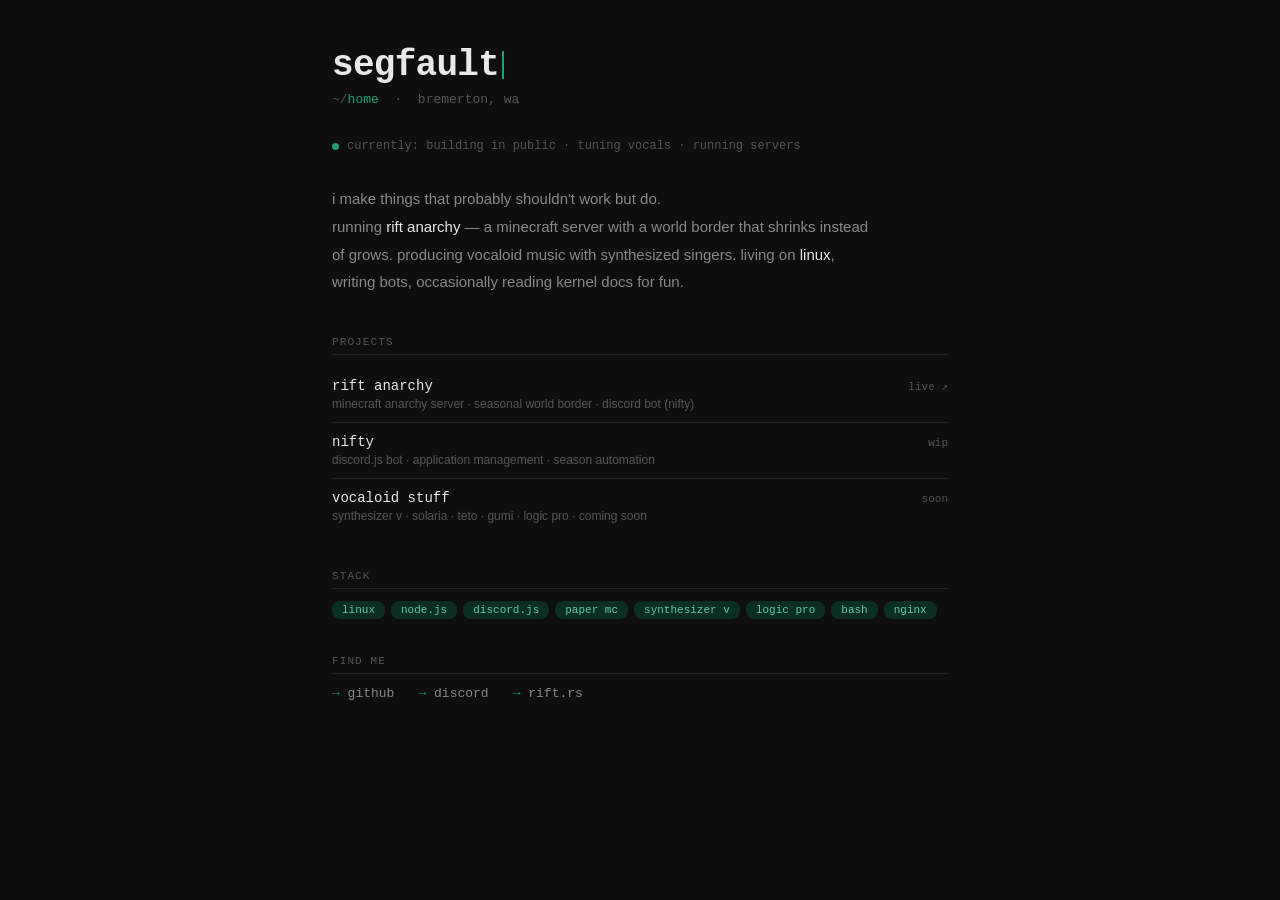
==== index.html @ 6eac6694 "Add files via upload" ====
<!DOCTYPE html>
<html lang="en">
<head>
  <meta charset="UTF-8" />
  <meta name="viewport" content="width=device-width, initial-scale=1.0" />
  <title>segfault</title>
  <style>
    *, *::before, *::after { box-sizing: border-box; margin: 0; padding: 0; }

    :root {
      --bg: #0e0e0e;
      --bg2: #161616;
      --border: rgba(255,255,255,0.08);
      --text: #e8e8e8;
      --muted: #888;
      --hint: #555;
      --green: #1D9E75;
      --green-bg: #0a2e22;
      --green-text: #5DCAA5;
      --radius: 8px;
    }

    html, body {
      background: var(--bg);
      color: var(--text);
      font-family: 'Courier New', Courier, monospace;
      min-height: 100vh;
    }

    .page {
      max-width: 680px;
      margin: 0 auto;
      padding: 3rem 2rem 5rem;
    }

    .sig { margin-bottom: 2rem; }
    .sig-name {
      font-size: 36px;
      font-weight: 600;
      color: var(--text);
      letter-spacing: -0.02em;
      line-height: 1;
    }
    .sig-handle {
      font-size: 13px;
      color: var(--hint);
      margin-top: 8px;
    }
    .sig-handle span { color: var(--green); }

    .cursor {
      display: inline-block;
      width: 2px;
      height: 28px;
      background: var(--green);
      margin-left: 3px;
      vertical-align: middle;
      animation: blink 1s step-end infinite;
    }
    @keyframes blink { 0%,100%{opacity:1;} 50%{opacity:0;} }

    .status-row {
      display: flex;
      align-items: center;
      gap: 8px;
      margin-bottom: 2rem;
    }
    .dot {
      width: 7px; height: 7px;
      border-radius: 50%;
      background: var(--green);
    }
    .status-text { font-size: 12px; color: var(--hint); }

    .bio {
      font-family: -apple-system, BlinkMacSystemFont, 'Segoe UI', sans-serif;
      font-size: 15px;
      color: var(--muted);
      line-height: 1.85;
      max-width: 540px;
      margin-bottom: 2.5rem;
    }
    .bio strong { color: var(--text); font-weight: 500; }

    .section { margin-bottom: 2.25rem; }
    .section-label {
      font-size: 11px;
      color: var(--hint);
      letter-spacing: 0.1em;
      text-transform: uppercase;
      margin-bottom: 0.75rem;
      padding-bottom: 6px;
      border-bottom: 0.5px solid var(--border);
    }

    .project-list { display: flex; flex-direction: column; }
    .project {
      display: grid;
      grid-template-columns: 1fr auto;
      align-items: baseline;
      padding: 11px 0;
      border-bottom: 0.5px solid var(--border);
      text-decoration: none;
      cursor: pointer;
      transition: background 0.1s;
    }
    .project:last-child { border-bottom: none; }
    .project:hover .proj-name { color: var(--green); }
    .proj-name {
      font-size: 14px;
      color: var(--text);
      transition: color 0.15s;
    }
    .proj-desc {
      font-family: -apple-system, BlinkMacSystemFont, 'Segoe UI', sans-serif;
      font-size: 12px;
      color: var(--hint);
      margin-top: 3px;
    }
    .proj-tag { font-size: 11px; color: var(--hint); }

    .tag-row { display: flex; flex-wrap: wrap; gap: 6px; }
    .tag {
      font-size: 11px;
      color: var(--green-text);
      background: var(--green-bg);
      border-radius: var(--radius);
      padding: 3px 10px;
    }

    .links-row { display: flex; gap: 1.5rem; flex-wrap: wrap; }
    .ext-link {
      font-size: 13px;
      color: var(--muted);
      text-decoration: none;
      transition: color 0.15s;
    }
    .ext-link:hover { color: var(--green); }
    .ext-link::before { content: '→ '; color: var(--green); }

    @media (max-width: 480px) {
      .page { padding: 2rem 1.25rem 4rem; }
      .sig-name { font-size: 28px; }
    }
  </style>
</head>
<body>
  <div class="page">

    <div class="sig">
      <div class="sig-name">segfault<span class="cursor"></span></div>
      <div class="sig-handle">~/<span>home</span> &nbsp;·&nbsp; bremerton, wa</div>
    </div>

    <div class="status-row">
      <div class="dot"></div>
      <div class="status-text">currently: building in public · tuning vocals · running servers</div>
    </div>

    <p class="bio">
      i make things that probably shouldn't work but do.<br>
      running <strong>rift anarchy</strong> — a minecraft server with a world border that shrinks instead of grows.
      producing vocaloid music with synthesized singers.
      living on <strong>linux</strong>, writing bots, occasionally reading kernel docs for fun.
    </p>

    <div class="section">
      <div class="section-label">projects</div>
      <div class="project-list">
        <a class="project" href="https://rift.rs" target="_blank" rel="noopener">
          <div>
            <div class="proj-name">rift anarchy</div>
            <div class="proj-desc">minecraft anarchy server · seasonal world border · discord bot (nifty)</div>
          </div>
          <div class="proj-tag">live ↗</div>
        </a>
        <div class="project" style="cursor:default;">
          <div>
            <div class="proj-name">nifty</div>
            <div class="proj-desc">discord.js bot · application management · season automation</div>
          </div>
          <div class="proj-tag">wip</div>
        </div>
        <div class="project" style="cursor:default;">
          <div>
            <div class="proj-name">vocaloid stuff</div>
            <div class="proj-desc">synthesizer v · solaria · teto · gumi · logic pro · coming soon</div>
          </div>
          <div class="proj-tag">soon</div>
        </div>
      </div>
    </div>

    <div class="section">
      <div class="section-label">stack</div>
      <div class="tag-row">
        <span class="tag">linux</span>
        <span class="tag">node.js</span>
        <span class="tag">discord.js</span>
        <span class="tag">paper mc</span>
        <span class="tag">synthesizer v</span>
        <span class="tag">logic pro</span>
        <span class="tag">bash</span>
        <span class="tag">nginx</span>
      </div>
    </div>

    <div class="section">
      <div class="section-label">find me</div>
      <div class="links-row">
        <a class="ext-link" href="https://github.com" target="_blank" rel="noopener">github</a>
        <a class="ext-link" href="https://discord.com" target="_blank" rel="noopener">discord</a>
        <a class="ext-link" href="https://rift.rs" target="_blank" rel="noopener">rift.rs</a>
      </div>
    </div>

  </div>
</body>
</html>
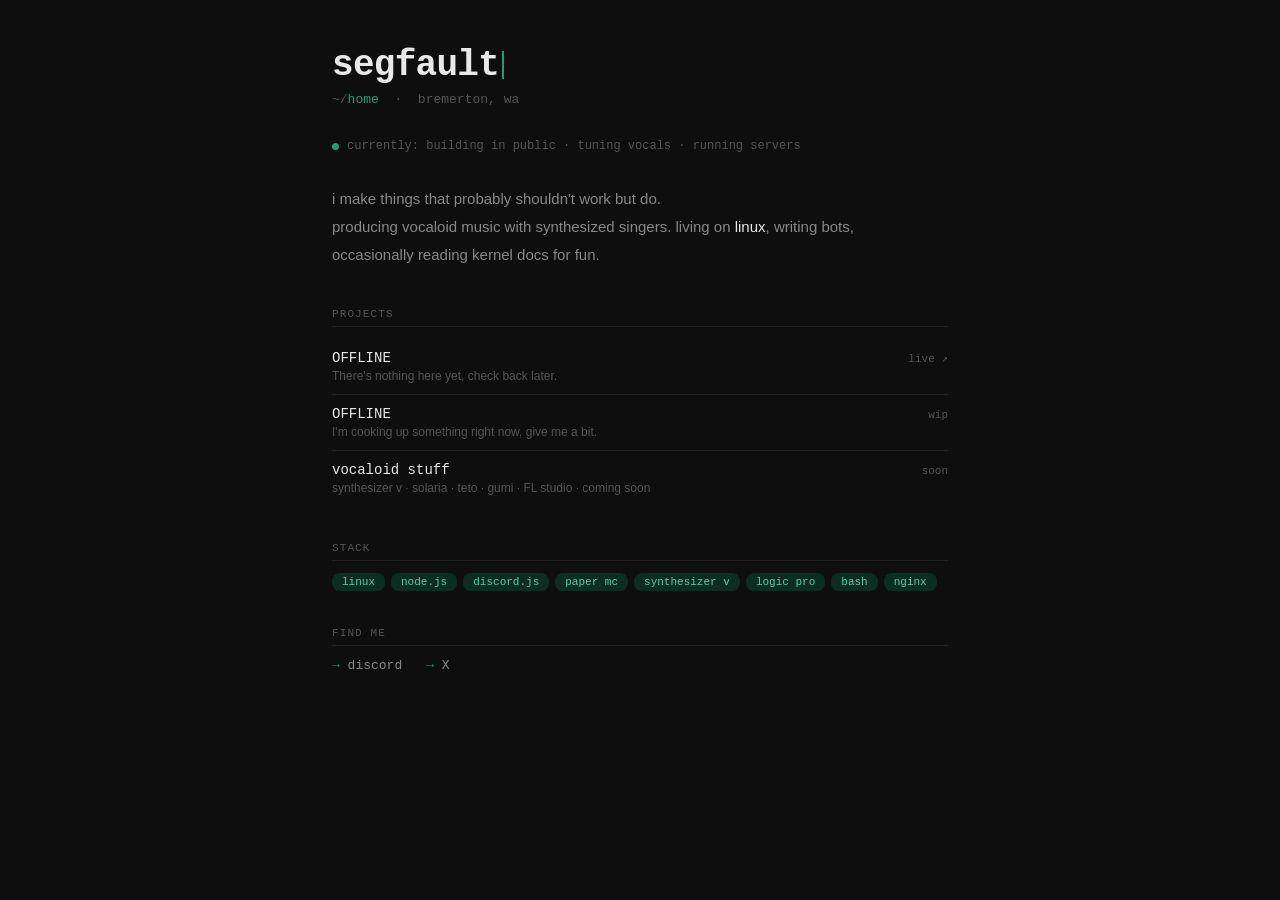
==== commit 32b0cca4: "Update project descriptions and links in index.html" ====
--- a/index.html
+++ b/index.html
@@ -159,7 +159,6 @@
 
     <p class="bio">
       i make things that probably shouldn't work but do.<br>
-      running <strong>rift anarchy</strong> — a minecraft server with a world border that shrinks instead of grows.
       producing vocaloid music with synthesized singers.
       living on <strong>linux</strong>, writing bots, occasionally reading kernel docs for fun.
     </p>
@@ -169,22 +168,22 @@
       <div class="project-list">
         <a class="project" href="https://rift.rs" target="_blank" rel="noopener">
           <div>
-            <div class="proj-name">rift anarchy</div>
-            <div class="proj-desc">minecraft anarchy server · seasonal world border · discord bot (nifty)</div>
+            <div class="proj-name">OFFLINE</div>
+            <div class="proj-desc">There's nothing here yet, check back later.</div>
           </div>
           <div class="proj-tag">live ↗</div>
         </a>
         <div class="project" style="cursor:default;">
           <div>
-            <div class="proj-name">nifty</div>
-            <div class="proj-desc">discord.js bot · application management · season automation</div>
+            <div class="proj-name">OFFLINE</div>
+            <div class="proj-desc">I'm cooking up something right now, give me a bit.</div>
           </div>
           <div class="proj-tag">wip</div>
         </div>
         <div class="project" style="cursor:default;">
           <div>
             <div class="proj-name">vocaloid stuff</div>
-            <div class="proj-desc">synthesizer v · solaria · teto · gumi · logic pro · coming soon</div>
+            <div class="proj-desc">synthesizer v · solaria · teto · gumi · FL studio · coming soon</div>
           </div>
           <div class="proj-tag">soon</div>
         </div>
@@ -208,9 +207,8 @@
     <div class="section">
       <div class="section-label">find me</div>
       <div class="links-row">
-        <a class="ext-link" href="https://github.com" target="_blank" rel="noopener">github</a>
         <a class="ext-link" href="https://discord.com" target="_blank" rel="noopener">discord</a>
-        <a class="ext-link" href="https://rift.rs" target="_blank" rel="noopener">rift.rs</a>
+        <a class="ext-link" href="https://x.com/@therealsegfault" target="_blank" rel="noopener">X</a>
       </div>
     </div>
 
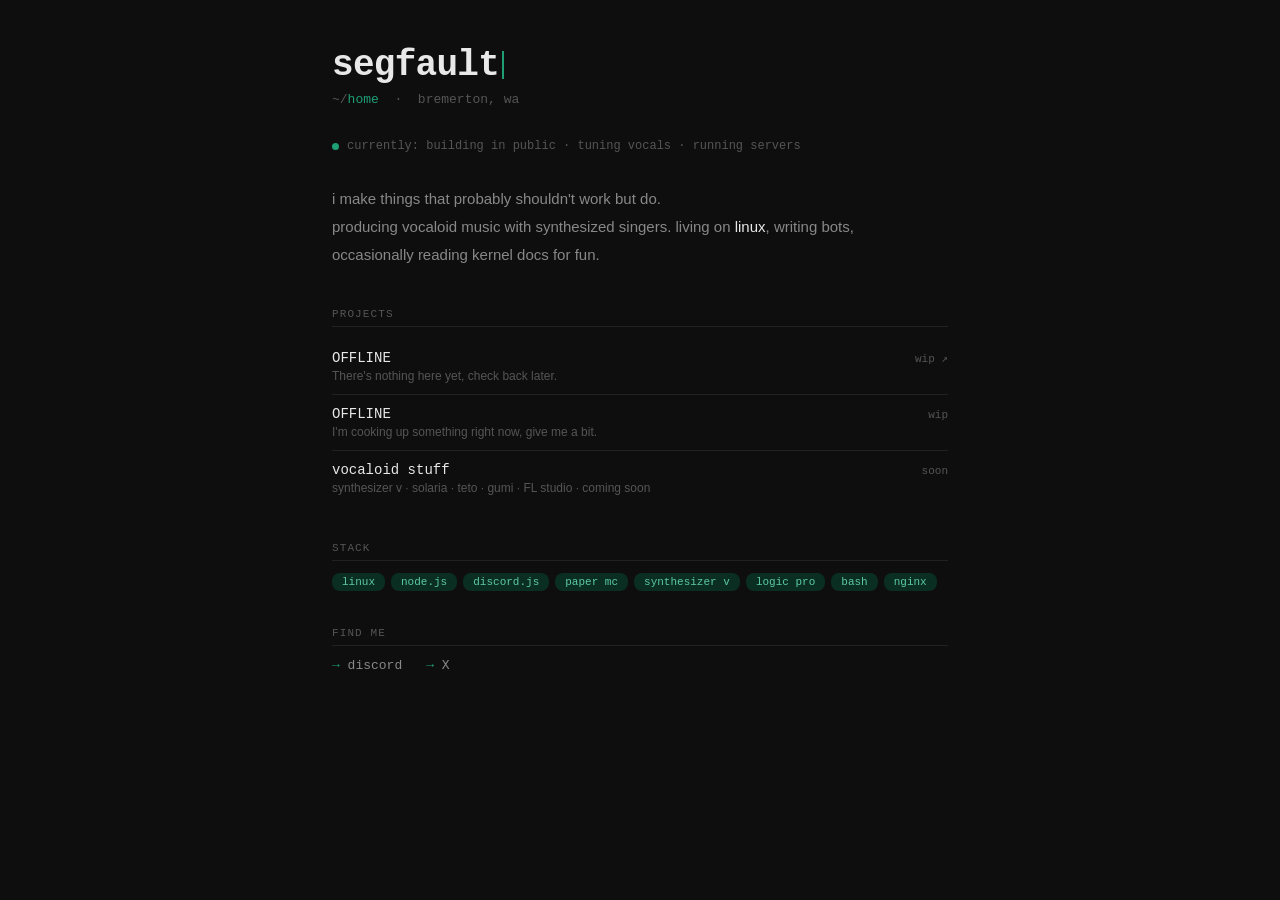
==== commit d92f70fc: "Update project link and status tag in index.html" ====
--- a/index.html
+++ b/index.html
@@ -166,12 +166,12 @@
     <div class="section">
       <div class="section-label">projects</div>
       <div class="project-list">
-        <a class="project" href="https://rift.rs" target="_blank" rel="noopener">
+        <a class="project" href="" target="_blank" rel="noopener">
           <div>
             <div class="proj-name">OFFLINE</div>
             <div class="proj-desc">There's nothing here yet, check back later.</div>
           </div>
-          <div class="proj-tag">live ↗</div>
+          <div class="proj-tag">wip ↗</div>
         </a>
         <div class="project" style="cursor:default;">
           <div>
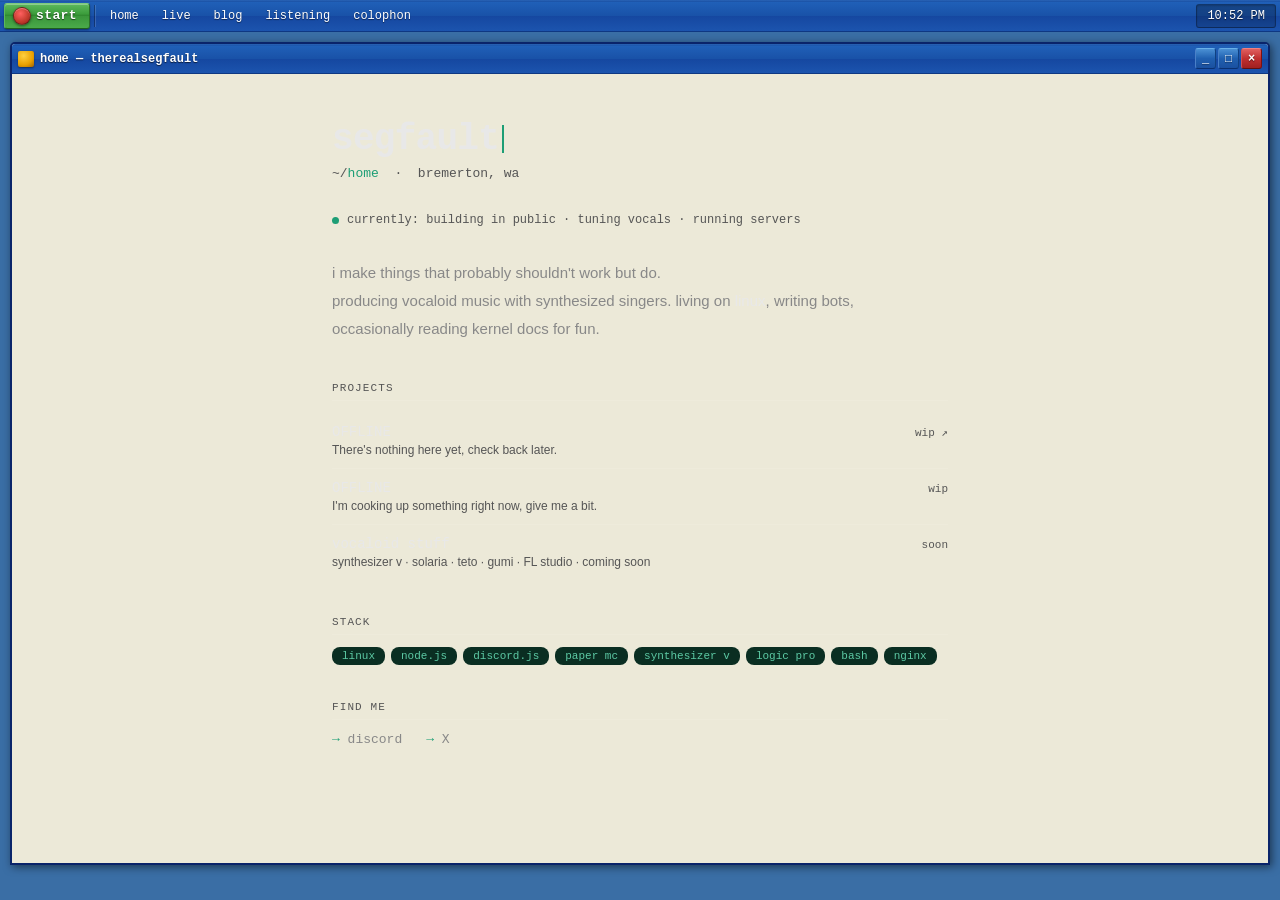
==== commit 662b6663: "Add files via upload" ====
--- a/index.html
+++ b/index.html
@@ -4,6 +4,7 @@
   <meta charset="UTF-8" />
   <meta name="viewport" content="width=device-width, initial-scale=1.0" />
   <title>segfault</title>
+  <link rel="stylesheet" href="xp.css" />
   <style>
     *, *::before, *::after { box-sizing: border-box; margin: 0; padding: 0; }
 
@@ -145,7 +146,9 @@
   </style>
 </head>
 <body>
-  <div class="page">
+
+<div id="xp-page-content" style="display:none;">
+<div class="page">
 
     <div class="sig">
       <div class="sig-name">segfault<span class="cursor"></span></div>
@@ -213,5 +216,9 @@
     </div>
 
   </div>
+</div>
+
+<script src="xp-shell.js"></script>
+<script>xpInject({ title: 'home — therealsegfault', icon: 'home' });</script>
 </body>
-</html>
+</html>
--- a/xp.css
+++ b/xp.css
@@ -0,0 +1,239 @@
+*, *::before, *::after { box-sizing: border-box; margin: 0; padding: 0; }
+
+body {
+  font-family: Tahoma, sans-serif;
+  background: #3a6ea5;
+  min-height: 100vh;
+}
+
+#xp-shell { position: relative; }
+
+.xp-bar {
+  width: 100%; height: 32px;
+  background: linear-gradient(to bottom, #2e6bbf 0%, #1a4d9e 4%, #2060b8 6%, #1952a8 50%, #1547a0 51%, #1c54ae 100%);
+  border-bottom: 1px solid #0f3882;
+  display: flex; align-items: center; padding: 0 4px; gap: 2px;
+  position: relative; z-index: 50;
+}
+
+.xp-start-btn {
+  height: 26px;
+  background: linear-gradient(to bottom, #5db85d 0%, #3d9e3d 40%, #2e862e 50%, #3a963a 51%, #4aaa4a 100%);
+  border-top: 1px solid #7dca7d; border-left: 1px solid #5cb85c;
+  border-right: 1px solid #2a6e2a; border-bottom: 1px solid #1e5e1e;
+  border-radius: 3px; padding: 0 12px 0 8px;
+  display: flex; align-items: center; gap: 5px;
+  cursor: pointer; font-size: 13px; font-weight: 700; color: #fff;
+  letter-spacing: 0.03em; text-shadow: 0 1px 1px rgba(0,0,0,0.6);
+  flex-shrink: 0;
+  box-shadow: inset 0 1px 0 rgba(255,255,255,0.3), 0 1px 2px rgba(0,0,0,0.4);
+  user-select: none;
+}
+.xp-start-btn:hover { filter: brightness(1.1); }
+.xp-start-btn:active { filter: brightness(0.9); }
+
+.xp-orb {
+  width: 18px; height: 18px;
+  background: radial-gradient(circle at 40% 35%, #ff6060, #c0392b 60%, #8b1a1a);
+  border-radius: 50%; border: 1px solid rgba(0,0,0,0.4);
+  box-shadow: 0 1px 3px rgba(0,0,0,0.5), inset 0 1px 0 rgba(255,180,180,0.5);
+  flex-shrink: 0;
+}
+
+.xp-divider { width: 1px; height: 22px; background: rgba(0,0,0,0.3); margin: 0 2px; box-shadow: 1px 0 0 rgba(255,255,255,0.15); }
+
+.xp-nav { display: flex; align-items: center; gap: 1px; flex: 1; }
+.xp-nav-item {
+  height: 26px; padding: 0 10px; border-radius: 3px;
+  border: 1px solid transparent;
+  display: flex; align-items: center;
+  font-size: 12px; color: #fff; cursor: pointer;
+  white-space: nowrap; text-decoration: none;
+  text-shadow: 0 1px 1px rgba(0,0,0,0.5);
+}
+.xp-nav-item:hover {
+  background: linear-gradient(to bottom, rgba(255,255,255,0.2), rgba(255,255,255,0.08));
+  border-color: rgba(255,255,255,0.25);
+}
+.xp-nav-item.active {
+  background: linear-gradient(to bottom, rgba(0,0,0,0.35), rgba(0,0,0,0.2));
+  border-color: rgba(0,0,0,0.4);
+  box-shadow: inset 0 2px 3px rgba(0,0,0,0.3);
+}
+
+.xp-clock {
+  height: 24px;
+  background: linear-gradient(to bottom, rgba(0,0,0,0.25), rgba(0,0,0,0.15));
+  border: 1px solid rgba(0,0,0,0.3); border-radius: 3px;
+  padding: 0 10px; display: flex; align-items: center;
+  font-size: 12px; color: #fff;
+  text-shadow: 0 1px 1px rgba(0,0,0,0.6); flex-shrink: 0;
+  box-shadow: inset 0 1px 2px rgba(0,0,0,0.2);
+}
+
+.xp-start-menu {
+  display: none; position: absolute;
+  top: 33px; left: 4px; width: 260px;
+  background: #fff; border: 1px solid #888;
+  border-radius: 0 0 4px 4px; z-index: 100; overflow: hidden;
+  box-shadow: 2px 2px 8px rgba(0,0,0,0.4);
+}
+.xp-start-menu.open { display: block; }
+.xp-sm-header {
+  background: linear-gradient(to bottom, #2e6bbf, #1952a8);
+  padding: 10px 12px; display: flex; align-items: center; gap: 10px;
+}
+.xp-sm-avatar {
+  width: 38px; height: 38px; border-radius: 50%;
+  background: radial-gradient(circle at 40% 35%, #ff6060, #c0392b);
+  border: 2px solid #fff; display: flex; align-items: center;
+  justify-content: center; font-size: 16px; font-weight: 700; color: #fff;
+}
+.xp-sm-name { color: #fff; font-size: 13px; font-weight: 700; text-shadow: 0 1px 0 rgba(0,0,0,0.5); }
+.xp-sm-body { display: grid; grid-template-columns: 1fr 1fr; border-top: 3px solid #1952a8; }
+.xp-sm-col { padding: 6px 0; }
+.xp-sm-col-right { background: #d6e4f7; border-left: 1px solid #9ab5d4; }
+.xp-sm-item {
+  display: flex; align-items: center; gap: 8px;
+  padding: 5px 12px; cursor: pointer; font-size: 12px; color: #000;
+  text-decoration: none;
+}
+.xp-sm-item:hover { background: #316ac5; color: #fff; }
+.xp-sm-icon {
+  width: 20px; height: 20px; border-radius: 2px;
+  background: linear-gradient(135deg, #4a90d4, #1952a8);
+  flex-shrink: 0;
+  box-shadow: inset 0 1px 0 rgba(255,255,255,0.3);
+}
+.xp-sm-divider { height: 1px; background: #ccc; margin: 4px 12px; }
+.xp-sm-footer {
+  background: linear-gradient(to bottom, #2e6bbf, #1952a8);
+  padding: 5px 8px; display: flex; justify-content: flex-end;
+  border-top: 2px solid #2573b8;
+}
+.xp-sm-footer-btn {
+  background: none; border: 1px solid rgba(255,255,255,0.3);
+  color: #fff; font-size: 11px; cursor: pointer;
+  padding: 2px 10px; border-radius: 2px; font-family: Tahoma, sans-serif;
+}
+.xp-sm-footer-btn:hover { background: rgba(255,255,255,0.2); }
+
+.xp-desktop { background: #3a6ea5; padding: 10px; min-height: calc(100vh - 32px); }
+
+.xp-window {
+  background: #ece9d8; border: 2px solid #0a246a;
+  border-radius: 5px 5px 0 0; overflow: hidden;
+  box-shadow: 2px 2px 8px rgba(0,0,0,0.5);
+}
+
+.xp-titlebar {
+  background: linear-gradient(to bottom, #2e6bbf 0%, #1a4d9e 4%, #2060b8 6%, #1952a8 50%, #1547a0 51%, #1c54ae 100%);
+  height: 30px; padding: 0 6px;
+  display: flex; align-items: center; gap: 6px;
+  border-bottom: 1px solid #0f3882;
+}
+.xp-win-icon {
+  width: 16px; height: 16px; border-radius: 2px; flex-shrink: 0;
+  box-shadow: 0 1px 2px rgba(0,0,0,0.4);
+}
+.xp-icon-home { background: radial-gradient(circle at 35% 30%, #ffd040, #e8a000 60%, #a06000); }
+.xp-icon-page { background: radial-gradient(circle at 35% 30%, #80c0ff, #3080d0 60%, #104090); }
+.xp-icon-blog { background: radial-gradient(circle at 35% 30%, #ffd040, #e8a000 60%, #a06000); }
+.xp-icon-music { background: radial-gradient(circle at 35% 30%, #80ff80, #30c030 60%, #106010); }
+.xp-icon-live  { background: radial-gradient(circle at 35% 30%, #ff8080, #d03030 60%, #801010); }
+
+.xp-win-title { color: #fff; font-size: 12px; font-weight: 700; flex: 1; text-shadow: 0 1px 1px rgba(0,0,0,0.6); }
+.xp-win-btns { display: flex; gap: 2px; }
+.xp-win-btn {
+  width: 21px; height: 21px; border-radius: 3px;
+  font-size: 12px; font-weight: 700; cursor: pointer;
+  display: flex; align-items: center; justify-content: center;
+  color: #fff; text-shadow: 0 1px 1px rgba(0,0,0,0.5); user-select: none;
+}
+.xp-min, .xp-max {
+  background: linear-gradient(to bottom, #4a90d4, #2060b0 50%, #1a50a0);
+  border-top: 1px solid #6ab0e8; border-left: 1px solid #4a80c8;
+  border-right: 1px solid #104080; border-bottom: 1px solid #0a3070;
+}
+.xp-close {
+  background: linear-gradient(to bottom, #e06060, #c03030 50%, #a02020);
+  border-top: 1px solid #f08080; border-left: 1px solid #d05050;
+  border-right: 1px solid #801010; border-bottom: 1px solid #601010;
+}
+.xp-win-btn:hover { filter: brightness(1.15); }
+.xp-win-btn:active { filter: brightness(0.85); }
+
+.xp-menubar {
+  background: #ece9d8; border-bottom: 1px solid #b0a898;
+  padding: 2px 6px; display: flex;
+}
+.xp-menu-item { font-size: 12px; color: #000; padding: 2px 8px; cursor: pointer; border-radius: 2px; }
+.xp-menu-item:hover { background: #316ac5; color: #fff; }
+
+.xp-toolbar {
+  background: linear-gradient(to bottom, #f0ede0, #d8d3c0);
+  border-bottom: 1px solid #b0a898;
+  padding: 3px 6px; display: flex; align-items: center; gap: 4px;
+}
+.xp-tb-btn {
+  height: 23px; padding: 0 8px;
+  background: linear-gradient(to bottom, #f8f6ee, #e0ddd0);
+  border-top: 1px solid #d0ccc0; border-left: 1px solid #c8c4b8;
+  border-right: 1px solid #908880; border-bottom: 1px solid #888070;
+  border-radius: 2px; font-size: 11px; cursor: pointer; font-family: Tahoma, sans-serif;
+  display: flex; align-items: center; gap: 4px; white-space: nowrap; text-decoration: none; color: #000;
+  box-shadow: inset 0 1px 0 rgba(255,255,255,0.6);
+}
+.xp-tb-btn:hover { background: linear-gradient(to bottom, #dceeff, #c0dcf8); border-color: #316ac5; }
+.xp-tb-btn:active { background: linear-gradient(to bottom, #b8d0e8, #d0e4f8); }
+.xp-tb-btn.xp-new { color: #1a6e1a; font-weight: 700; }
+.xp-tb-sep { width: 1px; height: 18px; background: #999; margin: 0 2px; box-shadow: 1px 0 0 #fff; }
+
+.xp-body { display: flex; min-height: 400px; }
+
+.xp-sidebar {
+  width: 170px;
+  background: linear-gradient(to bottom, #dcd7c4, #d0cbb8);
+  border-right: 1px solid #b0a898; padding: 8px; flex-shrink: 0;
+}
+.xp-sidebar-section { margin-bottom: 12px; }
+.xp-sidebar-title {
+  font-size: 11px; font-weight: 700; color: #1f5799;
+  margin-bottom: 4px; padding-bottom: 3px; border-bottom: 1px solid #b0a898;
+}
+.xp-sidebar-item {
+  display: block; font-size: 11px; color: #000;
+  padding: 2px 6px; border-radius: 2px; cursor: pointer; margin-bottom: 1px;
+  text-decoration: none;
+}
+.xp-sidebar-item:hover { background: #316ac5; color: #fff; }
+.xp-sidebar-item.active {
+  background: linear-gradient(to bottom, #1a4d9e, #2060b8);
+  color: #fff; box-shadow: inset 0 1px 2px rgba(0,0,0,0.3);
+}
+
+.xp-content { flex: 1; padding: 12px; background: #fff; overflow: auto; }
+.xp-content-title {
+  font-size: 13px; font-weight: 700; color: #000;
+  margin-bottom: 10px; padding-bottom: 6px; border-bottom: 1px solid #d4cfba;
+}
+
+.xp-statusbar {
+  background: linear-gradient(to bottom, #d8d3c0, #c8c3b0);
+  border-top: 1px solid #b0a898; height: 22px; padding: 0 8px;
+  display: flex; align-items: center; font-size: 11px; color: #333; gap: 16px;
+  box-shadow: inset 0 1px 0 rgba(255,255,255,0.4);
+}
+.xp-sb-sep { width: 1px; height: 14px; background: #999; box-shadow: 1px 0 0 #fff; }
+
+.xp-prose { font-size: 13px; color: #222; line-height: 1.7; }
+.xp-prose p { margin-bottom: 10px; }
+.xp-prose strong { font-weight: 700; }
+.xp-prose a { color: #0033aa; }
+.xp-prose a:hover { text-decoration: underline; }
+
+.xp-row { display: grid; grid-template-columns: 130px 1fr; gap: 12px; padding: 8px 0; border-bottom: 1px solid #e8e4d8; align-items: baseline; font-size: 12px; }
+.xp-row:last-child { border-bottom: none; }
+.xp-row-key { color: #666; }
+.xp-row-val { color: #222; }
+.xp-tag { display: inline-block; font-size: 10px; background: #e8e0c8; border: 1px solid #b0a898; border-radius: 2px; padding: 0 5px; color: #555; margin-right: 3px; }
